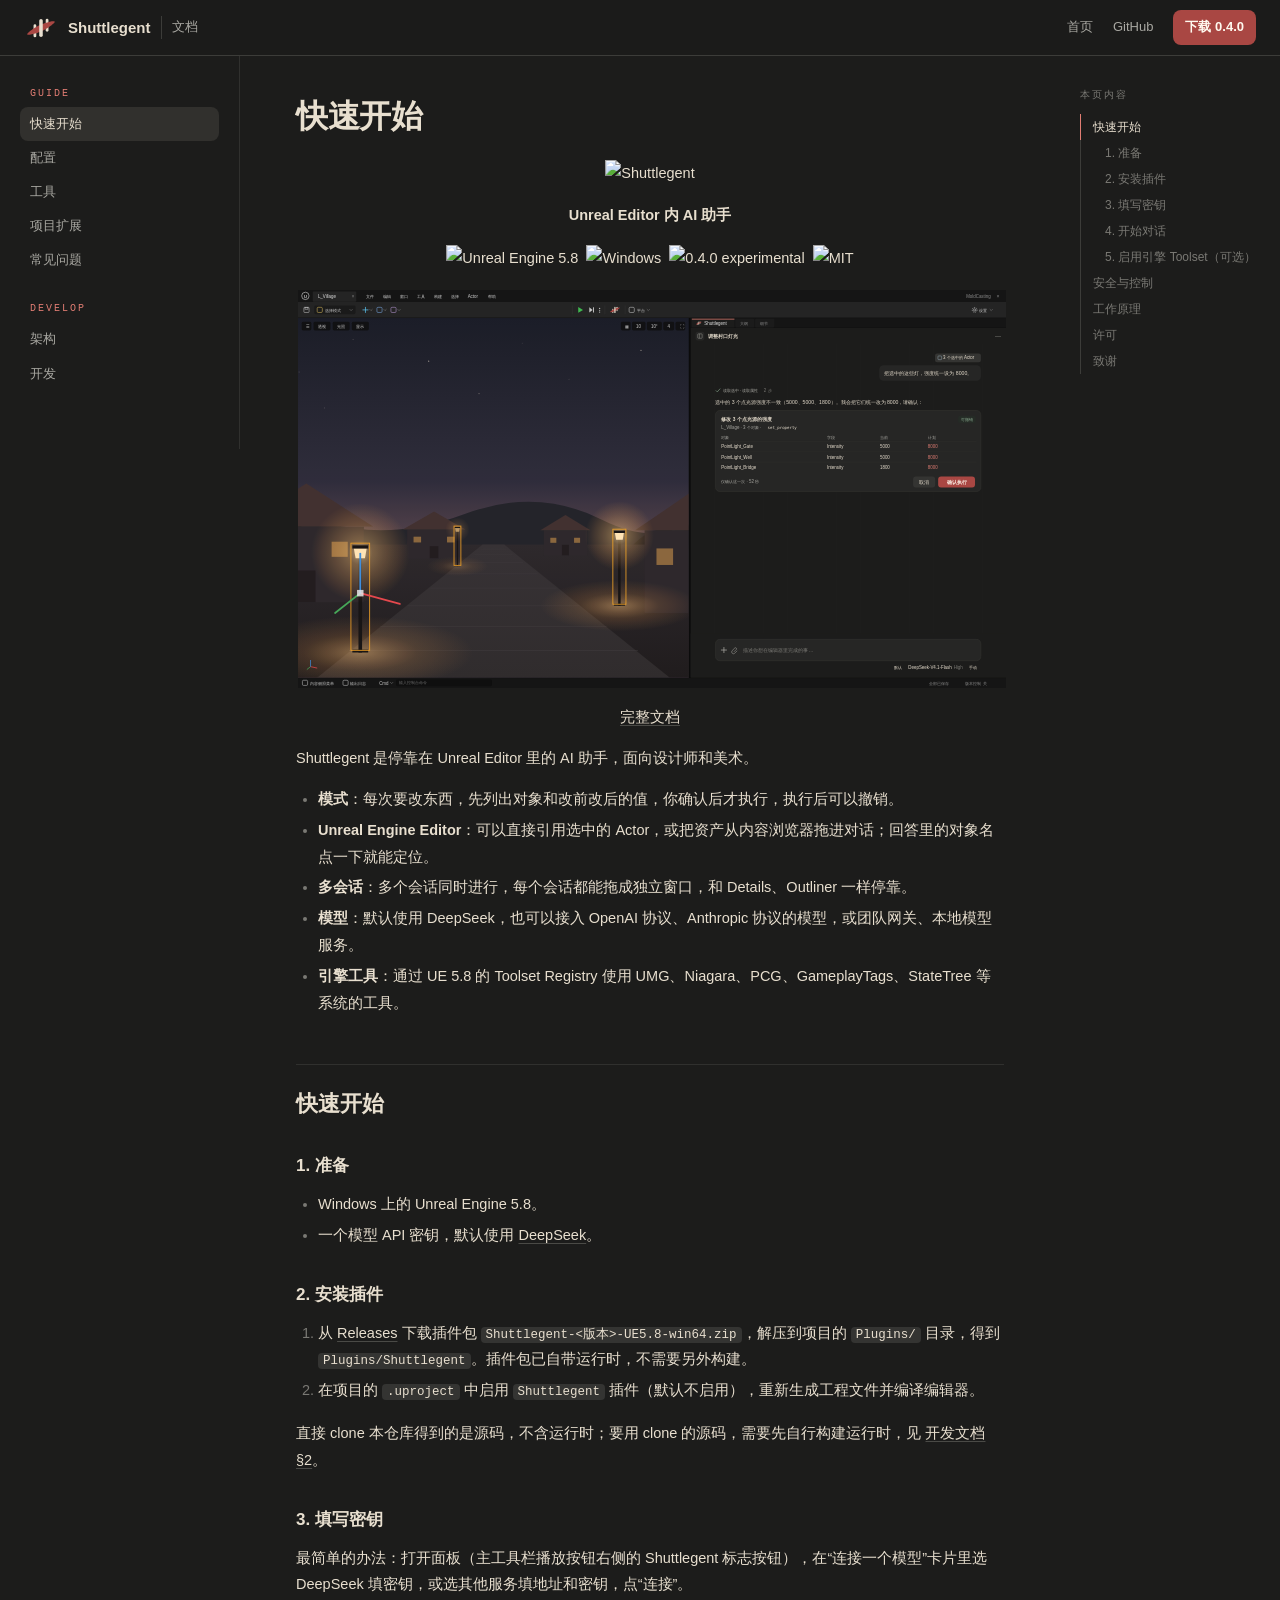
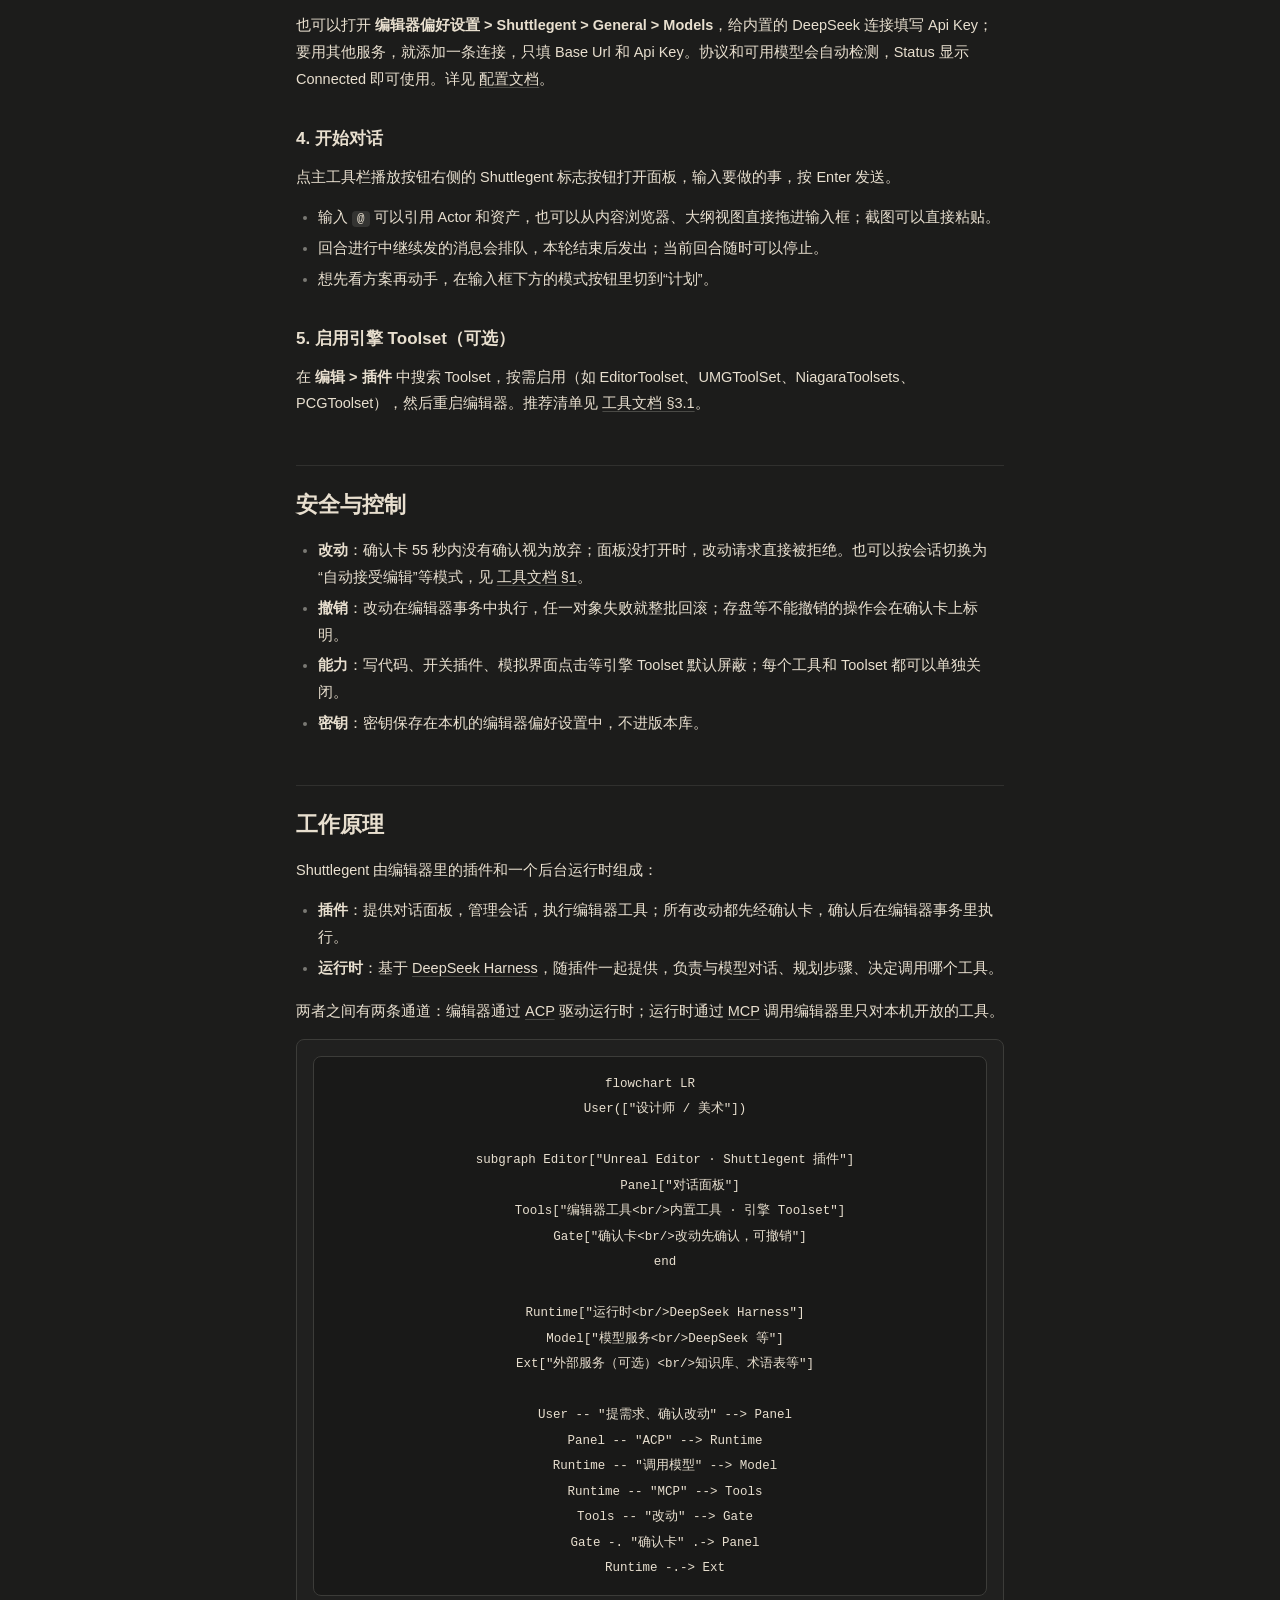
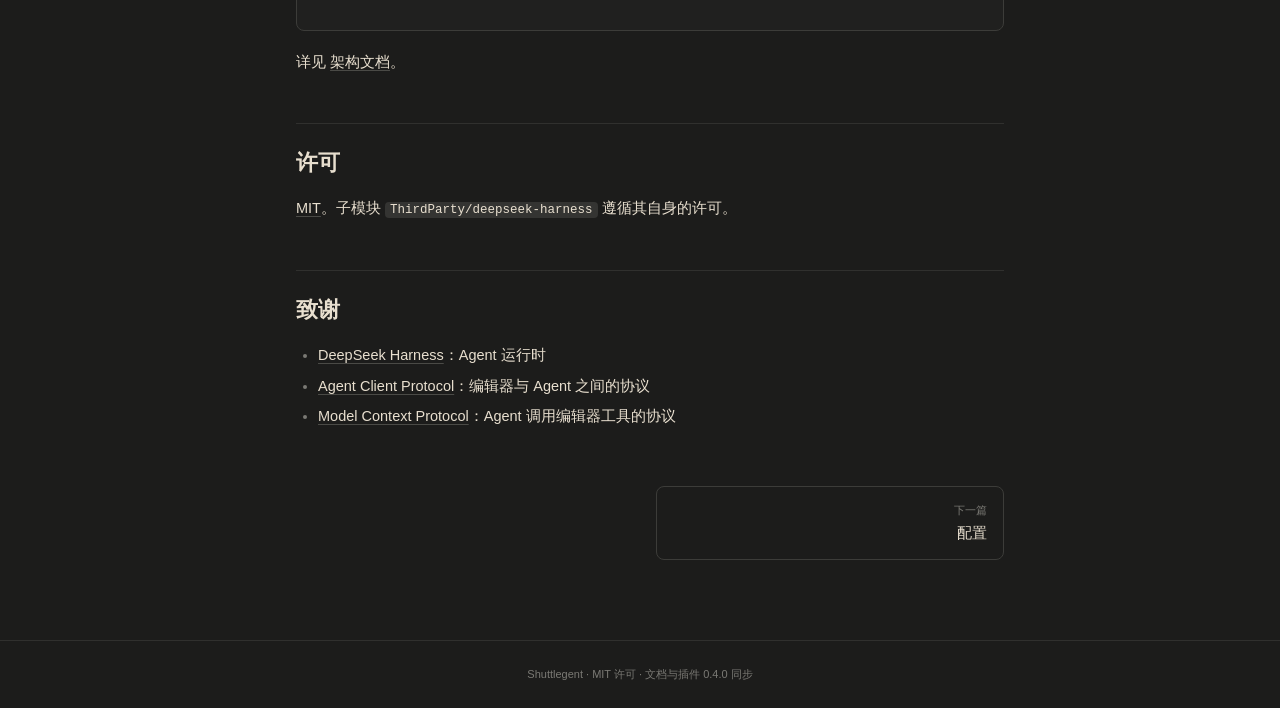
==== docs/index.html @ a5e04d9b "Update site for 0.4.0 and host the plugin docs - Home: 引纬 Shuttlegent name (寒蝉无机体 outlines + Michrom" ====
<!doctype html>
<html lang="zh-CN"><head><meta charset="utf-8"><meta name="viewport" content="width=device-width,initial-scale=1"><meta name="theme-color" content="#1C1C1B"><meta name="description" content="Shuttlegent 文档：安装、配置、工具、项目扩展、常见问题与架构。"><title>引纬 Shuttlegent 文档</title><link rel="stylesheet" href="docs.css"></head>
<body>
<header class="top"><a class="brand" href="../" aria-label="回到 Shuttlegent 首页"><svg id="brand-mark" viewBox="-172 -112 344 224" aria-hidden="true"></svg><span>Shuttlegent</span><i>文档</i></a><nav class="top-links" aria-label="站点"><a href="../">首页</a><a href="https://github.com/Jiajiaju/Shuttlegent" target="_blank" rel="noopener">GitHub</a><a class="download" href="https://github.com/Jiajiaju/Shuttlegent/releases/latest" target="_blank" rel="noopener">下载 0.4.0</a></nav></header>
<div class="layout">
<aside class="sidebar"><nav id="doc-nav" aria-label="文档"></nav></aside>
<main><article id="doc" class="prose" aria-live="polite"><p class="loading">正在载入…</p></article><nav class="pager" id="pager" aria-label="上一篇与下一篇"></nav></main>
<aside class="toc"><div class="toc-title">本页内容</div><nav id="toc" aria-label="本页目录"></nav></aside>
</div>
<footer class="bottom">Shuttlegent · MIT 许可 · 文档与插件 0.4.0 同步</footer>
<noscript><p class="noscript">文档页需要 JavaScript 渲染。也可以在 <a href="https://github.com/Jiajiaju/Shuttlegent">GitHub 仓库</a> 阅读。</p></noscript>
<script src="../assets/brand-geometry.js"></script><script src="docs.js"></script>
</body></html>
---- docs/docs.css ----
/* Shuttlegent docs. Same tokens as ../style.css (the plugin's Resources/Web/tokens.css). */
:root{color-scheme:dark;
  --bg:#1C1C1B;--sidebar:#20201F;--surface:#262625;--raised:#343432;--raised-hover:#3D3D3A;--field:#191918;
  --line:#3C3C39;--line-strong:#4A4A46;--subtle:#30302E;
  --text:#E8DFCF;--muted:#A9A8A2;--faint:#7A7974;
  --brand:#A94743;--brand-hover:#BD5550;--brand-active:#97403C;--on-brand:#FFF9EF;--accent:#E17D73;
  --warning:#D5B57B;--warning-bg:#2E2922;--warning-line:#5A4A30;--focus:#9EB4C1;
  --font-ui:"Segoe UI","Microsoft YaHei UI","Microsoft YaHei",sans-serif;--font-mono:"Cascadia Mono",Consolas,"Microsoft YaHei UI",monospace;
  --fw-regular:400;--fw-strong:600;
  --r-xs:4px;--r-sm:6px;--r-md:8px;--r-lg:12px;
  --t-fast:120ms;--ease:cubic-bezier(.2,0,0,1)}
*{box-sizing:border-box}
html{scroll-padding-top:76px;scrollbar-color:var(--line) var(--bg)}
body{margin:0;background:var(--bg);color:var(--text);font:15px/1.7 var(--font-ui)}
a{color:inherit}
a:focus-visible,button:focus-visible{outline:2px solid var(--focus);outline-offset:3px}

.top{position:sticky;top:0;z-index:5;display:flex;align-items:center;justify-content:space-between;gap:16px;height:56px;padding:0 24px;background:rgba(28,28,27,.92);backdrop-filter:blur(8px);border-bottom:1px solid var(--line)}
.brand{display:flex;align-items:center;gap:10px;text-decoration:none;font-weight:var(--fw-strong);font-size:15px}
.brand svg{width:34px;height:22px;overflow:visible}
.brand i{font-style:normal;font-weight:var(--fw-regular);color:var(--muted);font-size:13px;padding-left:10px;border-left:1px solid var(--line)}
.top-links{display:flex;align-items:center;gap:20px;font-size:13px}
.top-links a{text-decoration:none;color:var(--muted);transition:color var(--t-fast) var(--ease)}
.top-links a:hover{color:var(--text)}
.top-links .download{color:var(--on-brand);background:var(--brand);padding:6px 12px;border-radius:var(--r-md);font-weight:var(--fw-strong)}
.top-links .download:hover{color:var(--on-brand);background:var(--brand-hover)}

.layout{display:grid;grid-template-columns:240px minmax(0,1fr) 220px;max-width:1360px;margin:0 auto}
.sidebar,.toc{position:sticky;top:56px;align-self:start;max-height:calc(100svh - 56px);overflow-y:auto;scrollbar-width:thin;padding:32px 20px}
.sidebar{border-right:1px solid var(--subtle)}
.nav-group{margin-bottom:26px}
.nav-group>div{font:10px var(--font-mono);letter-spacing:2px;color:var(--accent);margin:0 10px 8px}
.nav-group a{display:flex;justify-content:space-between;align-items:center;padding:6px 10px;border-radius:var(--r-md);text-decoration:none;font-size:13px;color:var(--muted);transition:color var(--t-fast) var(--ease),background var(--t-fast) var(--ease)}
.nav-group a:hover{color:var(--text);background:rgba(232,223,207,.06)}
.nav-group a[aria-current=page]{color:var(--text);background:rgba(232,223,207,.10)}
.nav-group a small{font-size:10px;color:var(--faint)}

main{min-width:0;padding:40px 56px 80px}
.toc-title{font:10px var(--font-mono);letter-spacing:2px;color:var(--faint);margin-bottom:12px}
#toc a{display:block;padding:4px 0 4px 12px;border-left:1px solid var(--line);font-size:12px;line-height:1.5;color:var(--faint);text-decoration:none;transition:color var(--t-fast) var(--ease),border-color var(--t-fast) var(--ease)}
#toc a.sub{padding-left:24px}
#toc a:hover{color:var(--text)}
#toc a.is-active{color:var(--text);border-left-color:var(--accent)}

.prose{max-width:780px}
.prose .loading,.prose .error{color:var(--muted)}
.prose h1{font-size:32px;line-height:1.3;font-weight:var(--fw-strong);letter-spacing:-.5px;margin:0 0 20px}
.prose h2{font-size:22px;line-height:1.4;font-weight:var(--fw-strong);margin:48px 0 16px;padding-top:24px;border-top:1px solid var(--subtle)}
.prose h3{font-size:17px;font-weight:var(--fw-strong);margin:32px 0 10px}
.prose h4{font-size:15px;font-weight:var(--fw-strong);margin:24px 0 8px}
.prose h2 .anchor,.prose h3 .anchor{margin-left:8px;color:var(--faint);text-decoration:none;opacity:0;transition:opacity var(--t-fast) var(--ease)}
.prose h2:hover .anchor,.prose h3:hover .anchor{opacity:1}
.prose p,.prose li{font-size:14.5px;line-height:1.85}
.prose p{margin:0 0 14px}
.prose a{text-decoration:underline;text-decoration-color:var(--line-strong);text-underline-offset:3px;transition:text-decoration-color var(--t-fast) var(--ease)}
.prose a:hover{text-decoration-color:var(--text)}
.prose strong{font-weight:var(--fw-strong)}
.prose ul,.prose ol{margin:0 0 16px;padding-left:22px}
.prose li{margin:4px 0}
.prose li>ul,.prose li>ol{margin:4px 0 0}
.prose li::marker{color:var(--faint)}
.prose code{font:12.5px var(--font-mono);background:var(--raised);padding:1px 5px;border-radius:var(--r-xs);overflow-wrap:anywhere}
.prose pre{position:relative;margin:0 0 18px;padding:14px 16px;background:var(--field);border:1px solid var(--line);border-radius:var(--r-md);overflow-x:auto;scrollbar-width:thin}
.prose pre code{background:none;padding:0;font-size:12.5px;line-height:1.7;overflow-wrap:normal;white-space:pre}
.prose pre[data-lang]::before{content:attr(data-lang);position:absolute;top:6px;right:52px;font:10px var(--font-mono);color:var(--faint)}
.copy{position:absolute;top:6px;right:8px;height:22px;padding:0 8px;border:1px solid var(--line);border-radius:var(--r-sm);background:var(--surface);color:var(--muted);font-size:11px;cursor:pointer}
.copy:hover{color:var(--text)}
.prose blockquote{margin:0 0 16px;padding:2px 0 2px 16px;border-left:2px solid var(--accent);color:var(--muted)}
.prose hr{border:0;border-top:1px solid var(--line);margin:32px 0}
.prose img{max-width:100%;height:auto;vertical-align:middle}
.prose p[align=center]{text-align:center}
.prose p[align=center] img{margin:2px}
.table-wrap{margin:0 0 18px;overflow-x:auto;scrollbar-width:thin;border:1px solid var(--line);border-radius:var(--r-md)}
.prose table{width:100%;border-collapse:collapse;font-size:13px;line-height:1.7}
.prose th{text-align:left;font-weight:var(--fw-strong);background:var(--surface);padding:8px 12px;border-bottom:1px solid var(--line);white-space:nowrap}
.prose td{padding:8px 12px;border-top:1px solid var(--subtle);vertical-align:top}
.prose tr:first-child td{border-top:0}
.prose td code{overflow-wrap:normal;white-space:nowrap}
.prose td:first-child{min-width:4.5em}
.mermaid{margin:0 0 18px;padding:16px;background:var(--sidebar);border:1px solid var(--line);border-radius:var(--r-md);overflow-x:auto;text-align:center}
.mermaid svg{max-width:100%;height:auto}

.pager{display:grid;grid-template-columns:1fr 1fr;gap:12px;max-width:780px;margin-top:56px}
.pager a{display:block;padding:14px 16px;border:1px solid var(--line);border-radius:var(--r-md);text-decoration:none;transition:border-color var(--t-fast) var(--ease)}
.pager a:hover{border-color:var(--line-strong)}
.pager small{display:block;font-size:11px;color:var(--faint)}
.pager .next{grid-column:2;text-align:right}
.bottom{padding:24px;text-align:center;font-size:11px;color:var(--faint);border-top:1px solid var(--subtle)}
.noscript{padding:40px;text-align:center}

@media(max-width:1200px){.layout{grid-template-columns:220px minmax(0,1fr)}.toc{display:none}main{padding:36px 40px 72px}}
@media(max-width:820px){
  .top{padding:0 16px;height:52px}.top-links{gap:12px;font-size:12px}.top-links a:not(.download){display:none}
  .layout{display:block}
  .sidebar{position:static;max-height:none;border-right:0;border-bottom:1px solid var(--subtle);padding:12px 16px}
  #doc-nav{display:flex;gap:4px;overflow-x:auto;scrollbar-width:none}
  .nav-group{display:contents}.nav-group>div{display:none}
  .nav-group a{flex-shrink:0;white-space:nowrap}.nav-group a small{display:none}
  main{padding:28px 16px 64px}
  .prose h1{font-size:26px}.prose h2{font-size:19px;margin-top:36px}.prose p,.prose li{font-size:14px}
  html{scroll-padding-top:64px}
}
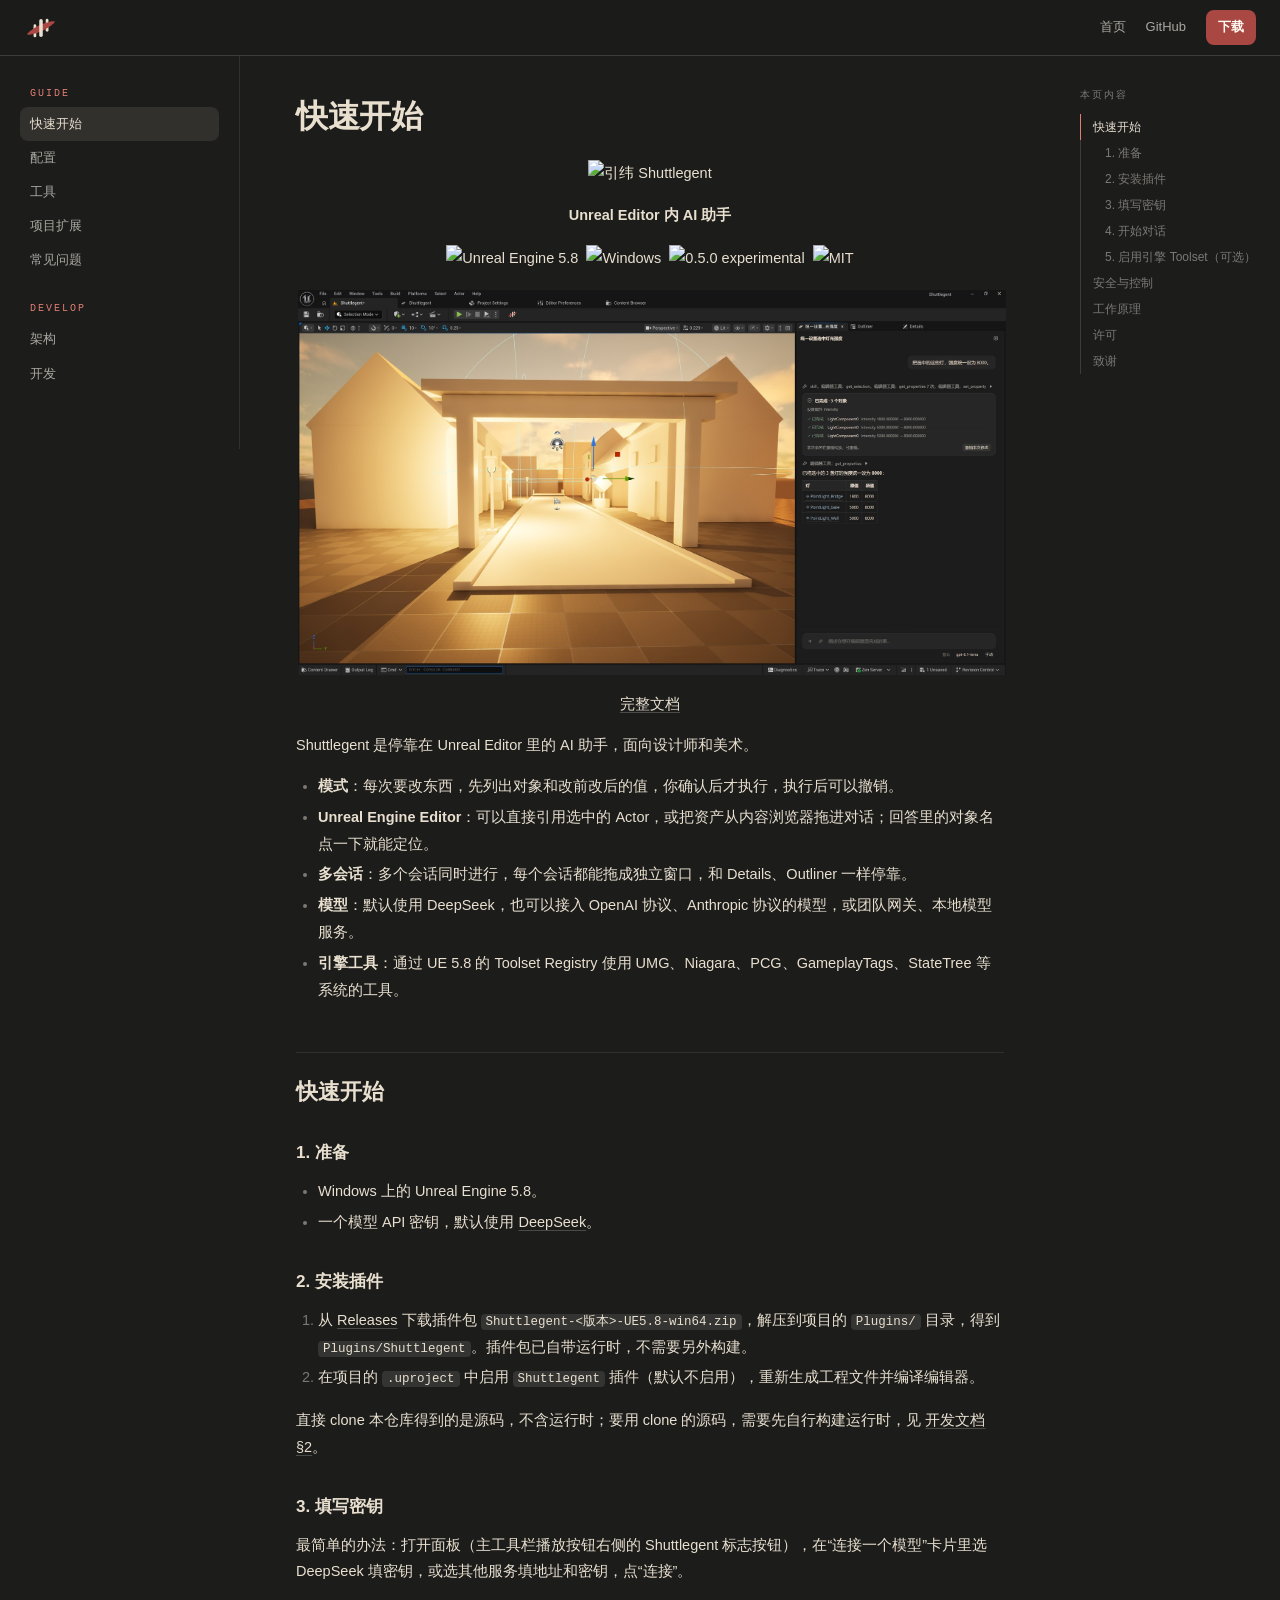
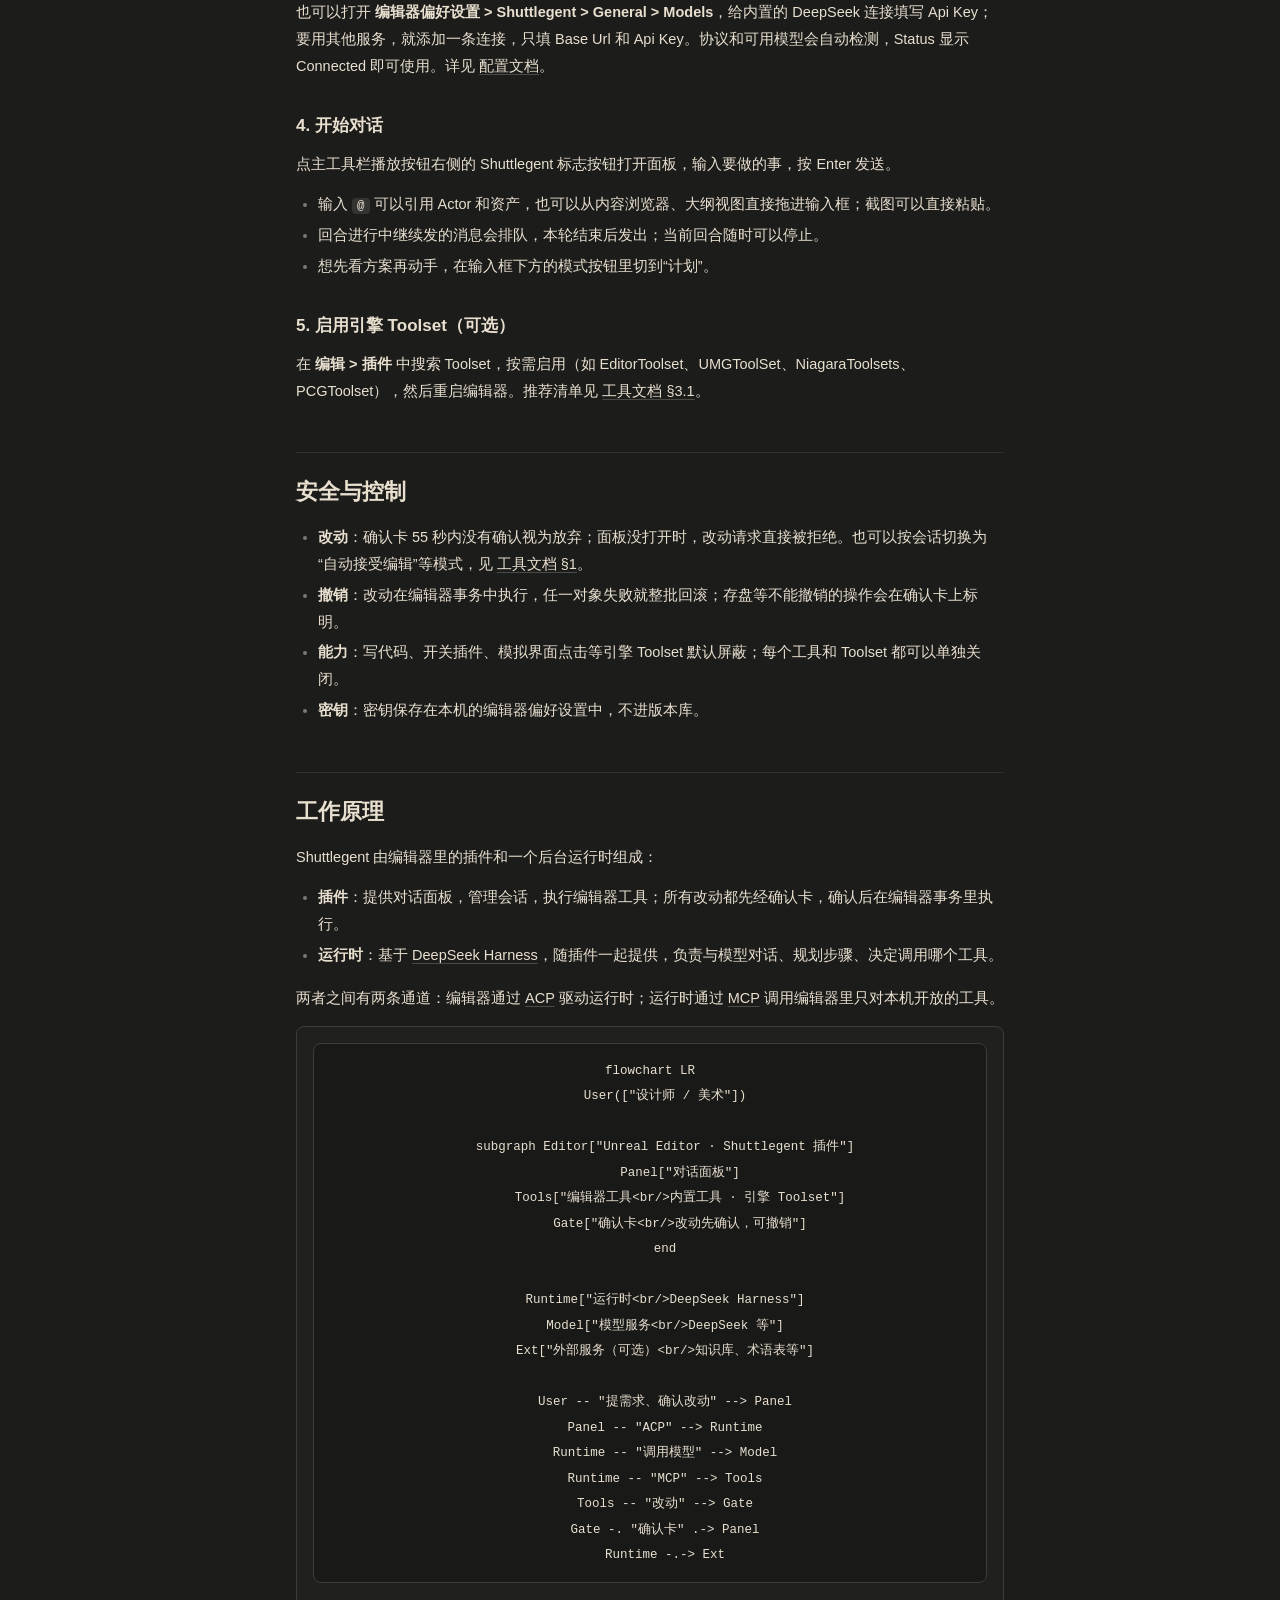
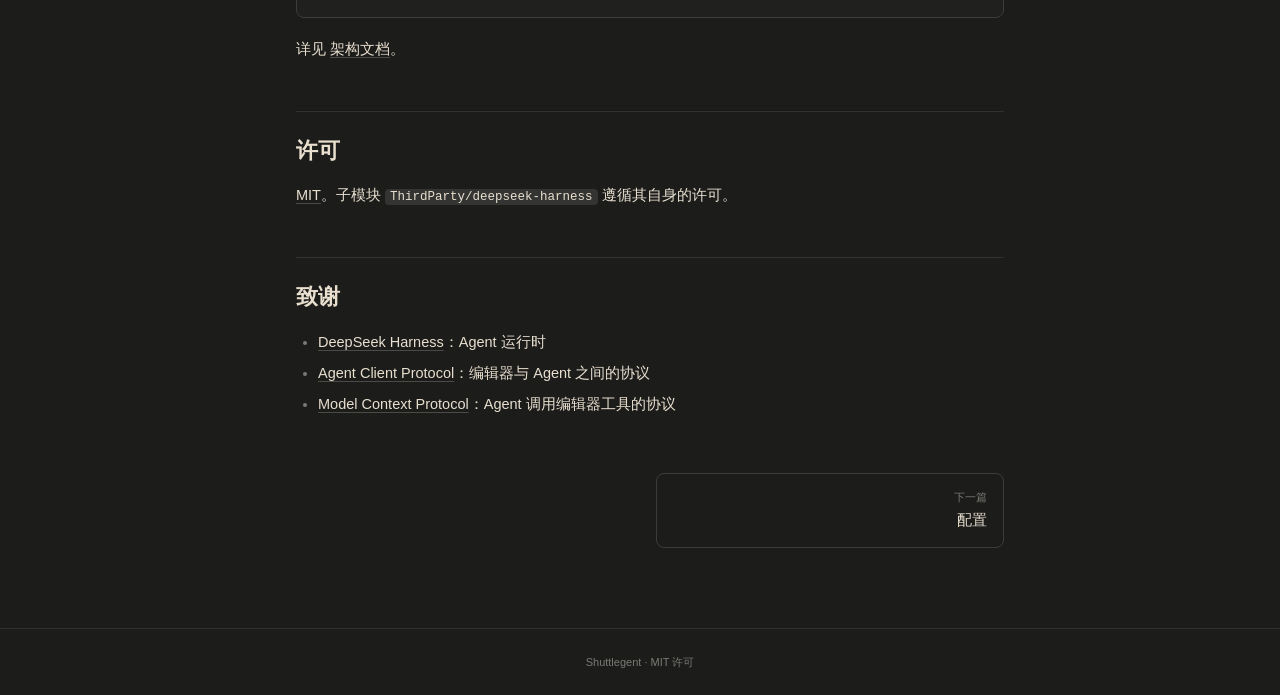
==== commit 70021d5e: "Drop version numbers from the site and the name from the docs header Download buttons say just 下载 an" ====
--- a/docs/index.html
+++ b/docs/index.html
@@ -1,13 +1,13 @@
 <!doctype html>
 <html lang="zh-CN"><head><meta charset="utf-8"><meta name="viewport" content="width=device-width,initial-scale=1"><meta name="theme-color" content="#1C1C1B"><meta name="description" content="Shuttlegent 文档：安装、配置、工具、项目扩展、常见问题与架构。"><title>引纬 Shuttlegent 文档</title><link rel="stylesheet" href="docs.css"></head>
 <body>
-<header class="top"><a class="brand" href="../" aria-label="回到 Shuttlegent 首页"><svg id="brand-mark" viewBox="-172 -112 344 224" aria-hidden="true"></svg><span>Shuttlegent</span><i>文档</i></a><nav class="top-links" aria-label="站点"><a href="../">首页</a><a href="https://github.com/Jiajiaju/Shuttlegent" target="_blank" rel="noopener">GitHub</a><a class="download" href="https://github.com/Jiajiaju/Shuttlegent/releases/latest" target="_blank" rel="noopener">下载 0.4.0</a></nav></header>
+<header class="top"><a class="brand" href="../" aria-label="回到 Shuttlegent 首页"><svg id="brand-mark" viewBox="-172 -112 344 224" aria-hidden="true"></svg></a><nav class="top-links" aria-label="站点"><a href="../">首页</a><a href="https://github.com/Jiajiaju/Shuttlegent" target="_blank" rel="noopener">GitHub</a><a class="download" href="https://github.com/Jiajiaju/Shuttlegent/releases/latest" target="_blank" rel="noopener">下载</a></nav></header>
 <div class="layout">
 <aside class="sidebar"><nav id="doc-nav" aria-label="文档"></nav></aside>
 <main><article id="doc" class="prose" aria-live="polite"><p class="loading">正在载入…</p></article><nav class="pager" id="pager" aria-label="上一篇与下一篇"></nav></main>
 <aside class="toc"><div class="toc-title">本页内容</div><nav id="toc" aria-label="本页目录"></nav></aside>
 </div>
-<footer class="bottom">Shuttlegent · MIT 许可 · 文档与插件 0.4.0 同步</footer>
+<footer class="bottom">Shuttlegent · MIT 许可</footer>
 <noscript><p class="noscript">文档页需要 JavaScript 渲染。也可以在 <a href="https://github.com/Jiajiaju/Shuttlegent">GitHub 仓库</a> 阅读。</p></noscript>
 <script src="../assets/brand-geometry.js"></script><script src="docs.js"></script>
 </body></html>
--- a/docs/docs.css
+++ b/docs/docs.css
@@ -16,9 +16,8 @@
 a:focus-visible,button:focus-visible{outline:2px solid var(--focus);outline-offset:3px}
 
 .top{position:sticky;top:0;z-index:5;display:flex;align-items:center;justify-content:space-between;gap:16px;height:56px;padding:0 24px;background:rgba(28,28,27,.92);backdrop-filter:blur(8px);border-bottom:1px solid var(--line)}
-.brand{display:flex;align-items:center;gap:10px;text-decoration:none;font-weight:var(--fw-strong);font-size:15px}
+.brand{display:flex;align-items:center;text-decoration:none}
 .brand svg{width:34px;height:22px;overflow:visible}
-.brand i{font-style:normal;font-weight:var(--fw-regular);color:var(--muted);font-size:13px;padding-left:10px;border-left:1px solid var(--line)}
 .top-links{display:flex;align-items:center;gap:20px;font-size:13px}
 .top-links a{text-decoration:none;color:var(--muted);transition:color var(--t-fast) var(--ease)}
 .top-links a:hover{color:var(--text)}
